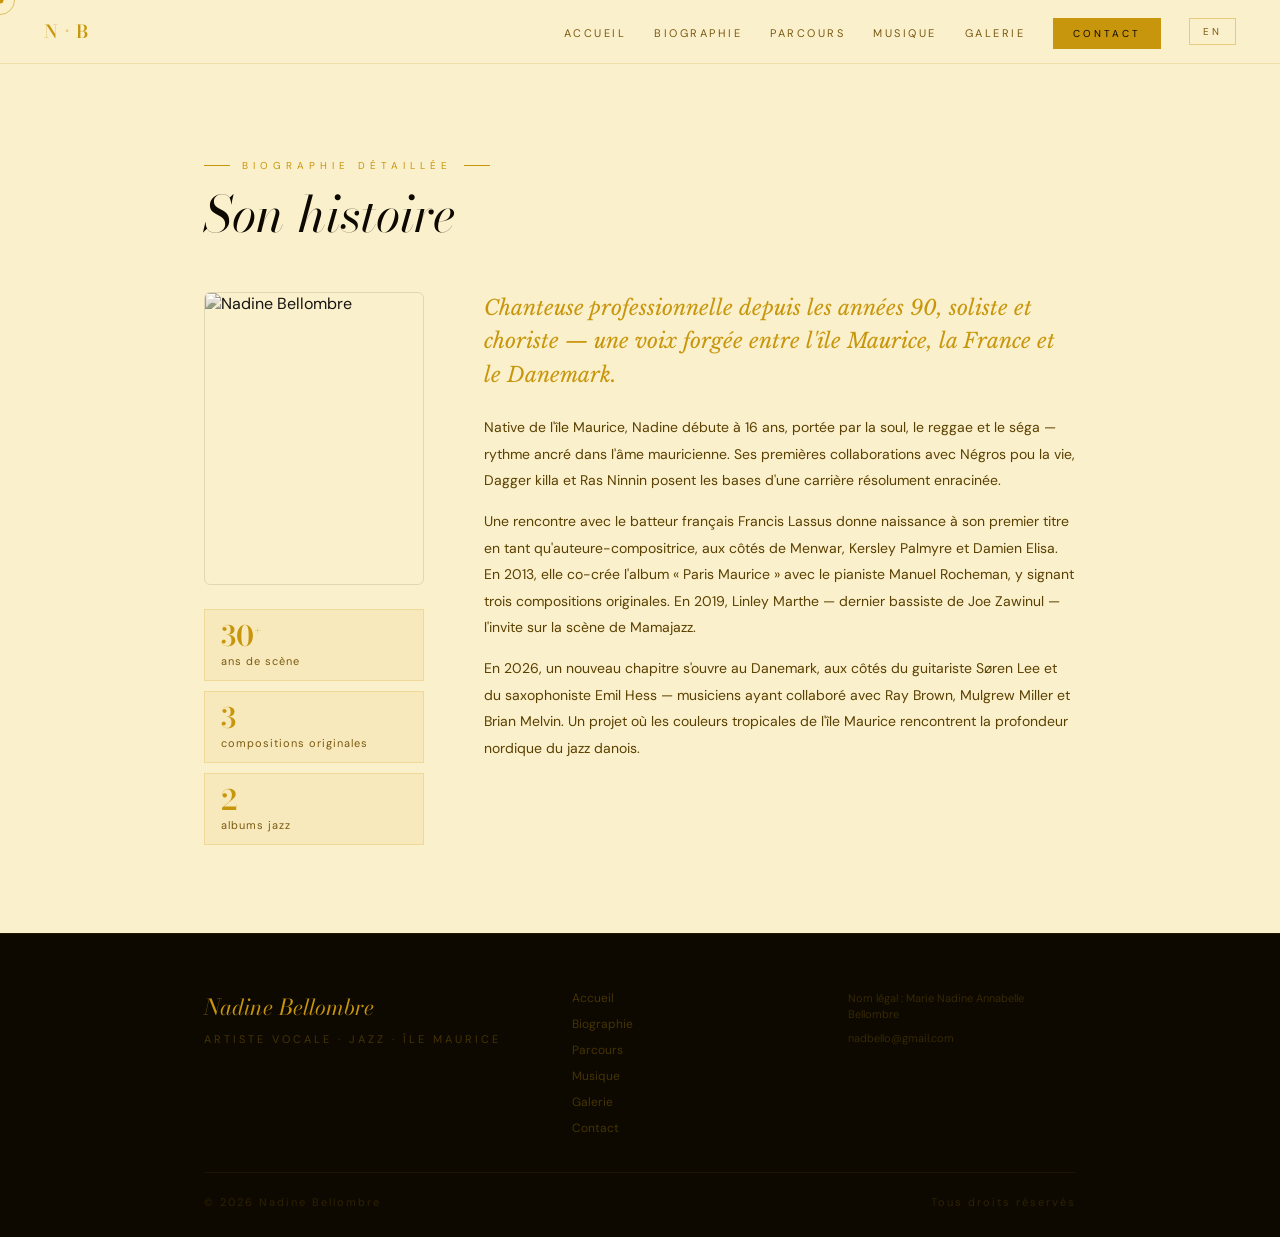
==== biographie.html @ 4d37012f "Add files via upload" ====
<!DOCTYPE html>
<html lang="fr">
<head>
  <meta charset="UTF-8">
  <meta name="viewport" content="width=device-width, initial-scale=1.0">
  <meta name="description" content="Nadine Bellombre — Artiste vocale jazz, Rose Hill, Île Maurice. Performance, composition, chant. Collaborations internationales.">
  <title>Biographie — Nadine Bellombre</title>
  <link rel="preconnect" href="https://fonts.googleapis.com">
  <link rel="preconnect" href="https://fonts.gstatic.com" crossorigin>
  <link href="https://fonts.googleapis.com/css2?family=Bodoni+Moda:ital,wght@0,400;0,600;1,400;1,600&family=DM+Sans:wght@300;400;500&family=Libre+Baskerville:ital@1&display=swap" rel="stylesheet">
  <link rel="stylesheet" href="style_v3.css">
  <style>
    /* Sur la page dédiée, le texte est entièrement visible */
    .bio-body { max-height: none !important; margin-bottom: 40px; }
    .bio-btn { display: none !important; }
  </style>
</head>
<body>

  <!-- Custom cursor -->
  <div id="cur-dot"></div>
  <div id="cur-ring"></div>

  <!-- NAVIGATION -->
  <nav id="navbar">
    <a href="index_v3.html" class="nav-logo">
      <span>N</span><span class="logo-sep">·</span><span>B</span>
    </a>
    <button class="hamburger" id="hamburger" aria-label="Menu">
      <span></span><span></span><span></span>
    </button>
    <ul class="nav-menu" id="navMenu">
      <li><a href="index_v3.html" class="nav-a" data-fr="Accueil" data-en="Home">Accueil</a></li>
      <li><a href="biographie.html" class="nav-a" data-fr="Biographie" data-en="Biography">Biographie</a></li>
      <li><a href="parcours.html" class="nav-a" data-fr="Parcours" data-en="Journey">Parcours</a></li>
      <li><a href="musique.html" class="nav-a" data-fr="Musique" data-en="Music">Musique</a></li>
      <li><a href="galerie.html" class="nav-a" data-fr="Galerie" data-en="Gallery">Galerie</a></li>
      <li><a href="contact.html" class="nav-a nav-cta" data-fr="Contact" data-en="Contact">Contact</a></li>
      <li><button class="lang-toggle" id="langBtn">EN</button></li>
    </ul>
  </nav>

  <!-- BIOGRAPHY FULL -->
  <section id="about" class="section about-section" style="padding-top: 150px; min-height: 80vh;">
    <div class="container">

      <div class="section-eyebrow" data-fr="Biographie détaillée" data-en="Detailed Biography">Biographie détaillée</div>
      <h2 class="section-h2" data-fr="Son histoire" data-en="Her story">Son histoire</h2>

      <div class="about-layout">

        <div class="about-left" data-aos>
          <img src="assets/IMG-20260407-WA0011.jpg" alt="Nadine Bellombre" class="bio-photo">
          <div class="stat-pills">
            <div class="stat-pill">
              <span class="stat-num">30<sup>+</sup></span>
              <span class="stat-label" data-fr="ans de scène" data-en="years on stage">ans de scène</span>
            </div>
            <div class="stat-pill">
              <span class="stat-num">3</span>
              <span class="stat-label" data-fr="compositions originales" data-en="original compositions">compositions originales</span>
            </div>
            <div class="stat-pill">
              <span class="stat-num">2</span>
              <span class="stat-label" data-fr="albums jazz" data-en="jazz albums">albums jazz</span>
            </div>
          </div>
        </div>

        <div class="about-right" data-aos>
          <p class="bio-lead" data-fr="Chanteuse professionnelle depuis les années 90, soliste et choriste — une voix forgée entre l'île Maurice, la France et le Danemark." data-en="Professional singer since the 90s, soloist and backing vocalist — a voice forged between Mauritius, France and Denmark.">
            Chanteuse professionnelle depuis les années 90, soliste et choriste — une voix forgée entre l'île Maurice, la France et le Danemark.
          </p>

          <div class="bio-body">
            <p data-fr="Native de l'île Maurice, Nadine débute à 16 ans, portée par la soul, le reggae et le séga — rythme ancré dans l'âme mauricienne. Ses premières collaborations avec Négros pou la vie, Dagger killa et Ras Ninnin posent les bases d'une carrière résolument enracinée." data-en="Born in Mauritius, Nadine began at 16, carried by soul, reggae and séga — the rhythm rooted in the Mauritian soul. Her early collaborations with Négros pou la vie, Dagger killa and Ras Ninnin laid the foundations of a deeply rooted career.">
              Native de l'île Maurice, Nadine débute à 16 ans, portée par la soul, le reggae et le séga — rythme ancré dans l'âme mauricienne. Ses premières collaborations avec Négros pou la vie, Dagger killa et Ras Ninnin posent les bases d'une carrière résolument enracinée.
            </p>
            <p data-fr="Une rencontre avec le batteur français Francis Lassus donne naissance à son premier titre en tant qu'auteure-compositrice, aux côtés de Menwar, Kersley Palmyre et Damien Elisa. En 2013, elle co-crée l'album « Paris Maurice » avec le pianiste Manuel Rocheman, y signant trois compositions originales. En 2019, Linley Marthe — dernier bassiste de Joe Zawinul — l'invite sur la scène de Mamajazz." data-en="An encounter with French drummer Francis Lassus gave birth to her first original title as songwriter, alongside Menwar, Kersley Palmyre and Damien Elisa. In 2013, she co-created the album 'Paris Maurice' with pianist Manuel Rocheman, contributing three original compositions. In 2019, Linley Marthe — last bassist of Joe Zawinul — invited her to the Mamajazz stage.">
              Une rencontre avec le batteur français Francis Lassus donne naissance à son premier titre en tant qu'auteure-compositrice, aux côtés de Menwar, Kersley Palmyre et Damien Elisa. En 2013, elle co-crée l'album « Paris Maurice » avec le pianiste Manuel Rocheman, y signant trois compositions originales. En 2019, Linley Marthe — dernier bassiste de Joe Zawinul — l'invite sur la scène de Mamajazz.
            </p>
            <p data-fr="En 2026, un nouveau chapitre s'ouvre au Danemark, aux côtés du guitariste Søren Lee et du saxophoniste Emil Hess — musiciens ayant collaboré avec Ray Brown, Mulgrew Miller et Brian Melvin. Un projet où les couleurs tropicales de l'île Maurice rencontrent la profondeur nordique du jazz danois." data-en="In 2026, a new chapter opens in Denmark, alongside guitarist Søren Lee and saxophonist Emil Hess — musicians who have collaborated with Ray Brown, Mulgrew Miller and Brian Melvin. A project where the tropical colours of Mauritius meet the Nordic depth of Danish jazz.">
              En 2026, un nouveau chapitre s'ouvre au Danemark, aux côtés du guitariste Søren Lee et du saxophoniste Emil Hess — musiciens ayant collaboré avec Ray Brown, Mulgrew Miller et Brian Melvin. Un projet où les couleurs tropicales de l'île Maurice rencontrent la profondeur nordique du jazz danois.
            </p>
          </div>
        </div>

      </div>
    </div>
  </section>

  <!-- FOOTER -->
  <footer class="footer">
    <div class="container">
      <div class="footer-inner">
        <div class="footer-brand">
          <div class="footer-logo">Nadine Bellombre</div>
          <p class="footer-sub" data-fr="Artiste Vocale · Jazz · Île Maurice" data-en="Vocal Artist · Jazz · Mauritius">Artiste Vocale · Jazz · Île Maurice</p>
        </div>
        <nav class="footer-nav">
          <a href="index_v3.html" data-fr="Accueil" data-en="Home">Accueil</a>
          <a href="biographie.html" data-fr="Biographie" data-en="Biography">Biographie</a>
          <a href="parcours.html" data-fr="Parcours" data-en="Journey">Parcours</a>
          <a href="musique.html" data-fr="Musique" data-en="Music">Musique</a>
          <a href="galerie.html" data-fr="Galerie" data-en="Gallery">Galerie</a>
          <a href="contact.html" data-fr="Contact" data-en="Contact">Contact</a>
        </nav>
        <div class="footer-legal">
          <p data-fr="Nom légal : Marie Nadine Annabelle Bellombre" data-en="Legal name: Marie Nadine Annabelle Bellombre">Nom légal : Marie Nadine Annabelle Bellombre</p>
          <p>nadbello@gmail.com</p>
        </div>
      </div>
      <div class="footer-bottom">
        <p>© 2026 Nadine Bellombre</p>
        <p class="footer-note" data-fr="Tous droits réservés" data-en="All rights reserved">Tous droits réservés</p>
      </div>
    </div>
  </footer>

  <script src="script_v3.js"></script>
</body>
</html>
---- style_v3.css ----
/* ═══════════════════════════════════════════
   style.css — Nadine Bellombre Portfolio
   Jazz · Élégance · Modernité · Or dominant
═══════════════════════════════════════════ */

/* ─── VARIABLES ─────────────────────────── */
:root {
  --gold:        #C8960C;
  --gold-light:  #E8B84B;
  --gold-pale:   #F5DFA0;
  --gold-cream:  #FBF0CC;
  --gold-warm:   #F0D060;
  --ink:         #0D0900;
  --ink-soft:    #1A1200;
  --ink-mid:     #2C1E00;
  --text:        #1C1200;
  --text-muted:  #7A5A10;
  --white:       #FFFFFF;
  --font-display: 'Bodoni Moda', Georgia, serif;
  --font-body:    'DM Sans', sans-serif;
  --font-italic:  'Libre Baskerville', Georgia, serif;
  --ease:        cubic-bezier(0.4, 0, 0.2, 1);
}

/* ─── RESET ──────────────────────────────── */
*, *::before, *::after { margin:0; padding:0; box-sizing:border-box; }
html { scroll-behavior: smooth; font-size: 16px; }
body {
  font-family: var(--font-body);
  background: var(--gold-cream);
  color: var(--text);
  overflow-x: hidden;
  cursor: none;
}
a { text-decoration: none; color: inherit; }
button { font-family: inherit; font-size: inherit; border: none; background: none; cursor: none; }
img { max-width: 100%; display: block; height: auto; }
input, textarea, select { font-family: inherit; font-size: inherit; outline: none; border: none; }

/* ─── CUSTOM CURSOR ─────────────────────── */
#cur-dot {
  position: fixed; z-index: 9999; pointer-events: none;
  width: 7px; height: 7px; border-radius: 50%;
  background: var(--gold);
  transform: translate(-50%, -50%);
  transition: transform 0.08s;
}
#cur-ring {
  position: fixed; z-index: 9998; pointer-events: none;
  width: 30px; height: 30px; border-radius: 50%;
  border: 1px solid rgba(200,150,12,0.55);
  transform: translate(-50%, -50%);
  transition: all 0.14s ease;
}
#cur-ring.hov { transform: translate(-50%,-50%) scale(1.7); border-color: var(--gold); }

/* ─── LAYOUT ─────────────────────────────── */
.container { max-width: 960px; margin: 0 auto; padding: 0 44px; }
.section    { padding: 88px 0; }

/* ─── SECTION HEADERS ───────────────────── */
.section-eyebrow {
  display: inline-flex; align-items: center; gap: 12px;
  font-size: 10px; letter-spacing: 5px; text-transform: uppercase;
  color: var(--gold); margin-bottom: 14px;
}
.section-eyebrow::before, .section-eyebrow::after {
  content: ''; display: inline-block; width: 26px; height: 1px; background: var(--gold);
}
.section-h2 {
  font-family: var(--font-display);
  font-size: clamp(30px, 5vw, 50px);
  font-weight: 400; font-style: italic;
  color: var(--ink); margin-bottom: 48px; line-height: 1.15;
}

/* ─── NAV ────────────────────────────────── */
#navbar {
  position: fixed; top: 0; left: 0; right: 0; z-index: 500;
  display: flex; align-items: center; justify-content: space-between;
  padding: 18px 44px;
  background: rgba(251,240,204,0.94);
  backdrop-filter: blur(14px);
  border-bottom: 1px solid rgba(200,150,12,0.18);
  transition: padding 0.3s var(--ease), box-shadow 0.3s;
}
#navbar.shrunk { padding: 12px 44px; box-shadow: 0 2px 24px rgba(200,150,12,0.12); }

.nav-logo {
  font-family: var(--font-display); font-size: 18px; font-weight: 600;
  color: var(--gold); letter-spacing: 3px;
}
.nav-logo .logo-sep { margin: 0 4px; opacity: 0.4; }

.nav-menu { display: flex; align-items: center; gap: 28px; list-style: none; }
.nav-a {
  font-size: 11px; letter-spacing: 2.5px; text-transform: uppercase;
  color: var(--text-muted); position: relative; transition: color 0.2s;
}
.nav-a::after {
  content: ''; position: absolute; bottom: -3px; left: 0;
  width: 0; height: 1px; background: var(--gold); transition: width 0.25s;
}
.nav-a:hover { color: var(--gold); }
.nav-a:hover::after { width: 100%; }

.nav-cta {
  background: var(--gold); color: var(--ink) !important;
  padding: 9px 20px; font-size: 10px !important; letter-spacing: 3px;
}
.nav-cta::after { display: none; }
.nav-cta:hover { background: #B07808 !important; }

.lang-toggle {
  font-size: 10px; letter-spacing: 3px; text-transform: uppercase;
  border: 1px solid rgba(200,150,12,0.4); padding: 6px 13px;
  color: var(--text-muted); transition: all 0.2s;
}
.lang-toggle:hover { border-color: var(--gold); color: var(--gold); }

.hamburger { display: none; flex-direction: column; gap: 5px; padding: 3px; }
.hamburger span { display: block; width: 22px; height: 1.5px; background: var(--gold); transition: all 0.3s; }
.hamburger.open span:nth-child(1) { transform: rotate(45deg) translate(4.5px,4.5px); }
.hamburger.open span:nth-child(2) { opacity: 0; }
.hamburger.open span:nth-child(3) { transform: rotate(-45deg) translate(4.5px,-4.5px); }

/* ─── HERO ───────────────────────────────── */
.hero {
  min-height: 100vh;
  background: linear-gradient(150deg, var(--gold-cream) 0%, var(--gold-warm) 40%, var(--gold-light) 70%, var(--gold) 100%);
  display: flex; align-items: center; justify-content: center;
  position: relative; overflow: hidden; padding: 120px 44px 80px;
}

/* Jazz staff lines */
.staff-lines {
  position: absolute; left: 0; right: 0; top: 0; bottom: 0;
  display: flex; flex-direction: column; justify-content: center;
  gap: 28px; padding: 0 5%; pointer-events: none;
}
.staff-line {
  height: 1px; background: rgba(255,255,255,0.18);
  width: 100%;
}

/* Floating notes */
.notes-bg { position: absolute; inset: 0; pointer-events: none; overflow: hidden; }
.note {
  position: absolute; font-size: 28px; color: rgba(255,255,255,0.12);
  animation: noteFloat 8s infinite ease-in-out;
  user-select: none;
}
.n1 { left: 8%;  top: 20%; animation-delay: 0s; }
.n2 { left: 18%; top: 70%; animation-delay: 1.2s; font-size: 20px; }
.n3 { left: 75%; top: 15%; animation-delay: 0.6s; font-size: 22px; }
.n4 { left: 85%; top: 65%; animation-delay: 2s; }
.n5 { left: 45%; top: 80%; animation-delay: 1.8s; font-size: 18px; }
.n6 { left: 60%; top: 30%; animation-delay: 0.9s; font-size: 24px; }
@keyframes noteFloat {
  0%, 100% { transform: translateY(0) rotate(0deg); opacity: 0.12; }
  50%       { transform: translateY(-18px) rotate(5deg); opacity: 0.22; }
}

/* Vinyl decoration */
.vinyl {
  position: absolute; right: -40px; bottom: -60px;
  width: 320px; height: 320px; border-radius: 50%;
  background: radial-gradient(circle, #1a1200 30%, #3d2b00 60%, #1a1200 100%);
  opacity: 0.18;
  animation: vinylSpin 30s linear infinite;
}
.vinyl-inner {
  position: absolute; top: 50%; left: 50%;
  transform: translate(-50%,-50%);
  width: 60px; height: 60px; border-radius: 50%;
  background: #0d0900;
  box-shadow: 0 0 0 8px rgba(200,150,12,0.1), 0 0 0 16px rgba(200,150,12,0.05);
}
.vinyl-label {
  position: absolute; top: 50%; left: 50%;
  transform: translate(-50%,-50%);
  font-size: 9px; letter-spacing: 3px; color: rgba(200,150,12,0.4);
  font-family: var(--font-body); text-transform: uppercase;
}
@keyframes vinylSpin { to { transform: rotate(360deg); } }

/* Hero content */
.hero-inner { position: relative; z-index: 2; text-align: center; max-width: 640px; }

.hero-location {
  font-size: 10px; letter-spacing: 5px; text-transform: uppercase;
  color: rgba(255,255,255,0.65); margin-bottom: 28px;
  opacity: 0; animation: fadeUp 1s 0.2s var(--ease) forwards;
}

.hero-name {
  font-family: var(--font-display);
  font-size: clamp(58px, 11vw, 118px);
  line-height: 0.9; font-weight: 600;
  color: #fff;
  text-shadow: 0 6px 48px rgba(100,60,0,0.2);
  opacity: 0; animation: fadeUp 1s 0.4s var(--ease) forwards;
}
.name-first { display: block; font-style: italic; font-weight: 400; font-size: 0.62em; letter-spacing: 4px; }
.name-last  { display: block; }

.hero-rule {
  display: flex; align-items: center; justify-content: center; gap: 14px;
  margin: 24px auto;
  opacity: 0; animation: fadeUp 1s 0.7s var(--ease) forwards;
}
.rule-line { flex: 1; max-width: 80px; height: 1px; background: rgba(255,255,255,0.55); }
.rule-note { font-size: 18px; color: rgba(255,255,255,0.7); }

.hero-tagline {
  font-size: 12px; letter-spacing: 4px; text-transform: uppercase;
  color: rgba(255,255,255,0.75); margin-bottom: 14px;
  opacity: 0; animation: fadeUp 1s 0.9s var(--ease) forwards;
}

.hero-quote {
  font-family: var(--font-italic); font-style: italic;
  font-size: clamp(15px, 2.2vw, 19px);
  color: rgba(255,255,255,0.82); margin-bottom: 28px; line-height: 1.6;
  opacity: 0; animation: fadeUp 1s 1.1s var(--ease) forwards;
}

.hero-genres {
  display: flex; align-items: center; justify-content: center; gap: 8px;
  margin-bottom: 40px;
  font-size: 11px; letter-spacing: 3px; text-transform: uppercase;
  color: rgba(255,255,255,0.65);
  opacity: 0; animation: fadeUp 1s 1.3s var(--ease) forwards;
}
.dot-sep { opacity: 0.4; }

.hero-scroll-btn {
  display: inline-flex; align-items: center; gap: 8px;
  font-size: 10px; letter-spacing: 3px; text-transform: uppercase;
  color: rgba(255,255,255,0.65);
  border-bottom: 1px solid rgba(255,255,255,0.3);
  padding-bottom: 4px;
  transition: all 0.2s; cursor: none;
  opacity: 0; animation: fadeUp 1s 1.5s var(--ease) forwards;
}
.hero-scroll-btn:hover { color: #fff; gap: 14px; }

/* ─── ABOUT ──────────────────────────────── */
.about-section { background: var(--gold-cream); }

.about-layout {
  display: grid; grid-template-columns: 220px 1fr; gap: 60px; align-items: start;
}

.bio-photo {
  width: 100%; aspect-ratio: 3/4; object-fit: cover;
  object-position: center 15%;
  border-radius: 6px; border: 1px solid rgba(200,150,12,0.3);
  margin-bottom: 24px; filter: grayscale(80%) sepia(20%);
  transition: filter 0.5s var(--ease);
}
.bio-photo:hover { filter: grayscale(0%); }

.big-letter {
  font-family: var(--font-display); font-size: 200px; font-weight: 600;
  color: var(--gold-pale); line-height: 1;
  font-style: italic; text-align: center; margin-top: -30px;
  user-select: none;
}

.stat-pills { display: flex; flex-direction: column; gap: 10px; margin-top: 16px; }
.stat-row { flex-direction: row; flex-wrap: wrap; align-items: stretch; margin-top: 24px; margin-bottom: 24px; }
.stat-row .stat-pill { flex: 1; min-width: 120px; }
.stat-pill {
  background: rgba(200,150,12,0.08);
  border: 1px solid rgba(200,150,12,0.2);
  padding: 12px 16px; display: flex; flex-direction: column;
}
.stat-num {
  font-family: var(--font-display); font-size: 28px; color: var(--gold); line-height: 1;
  font-weight: 600;
}
.stat-num sup { font-size: 14px; }
.stat-label { font-size: 11px; color: var(--text-muted); letter-spacing: 1px; margin-top: 4px; }

.bio-lead {
  font-family: var(--font-italic); font-style: italic;
  font-size: clamp(17px, 2.4vw, 21px);
  color: var(--gold); line-height: 1.6; margin-bottom: 22px; font-weight: 400;
}

.bio-body {
  max-height: 100px; overflow: hidden;
  transition: max-height 0.8s var(--ease);
}
.bio-body.open { max-height: 2000px; }
.bio-body p {
  font-size: 14px; line-height: 1.9; color: #5A4000; margin-bottom: 14px;
}

.bio-btn {
  display: inline-flex; align-items: center; gap: 6px; margin-top: 18px;
  font-size: 11px; letter-spacing: 3px; text-transform: uppercase;
  color: var(--gold); border-bottom: 1px solid transparent;
  padding-bottom: 2px; transition: all 0.2s;
}
.bio-btn:hover { border-bottom-color: var(--gold); gap: 12px; }
.bio-arrow { transition: transform 0.3s; }
.bio-btn.open .bio-arrow { transform: rotate(180deg); }

/* ─── CONCERT ────────────────────────────── */
.concert-section {
  background: var(--ink-soft);
  padding: 88px 0;
}
.concert-section .section-eyebrow { color: var(--gold-light); }
.concert-section .section-eyebrow::before,
.concert-section .section-eyebrow::after { background: var(--gold-light); }

.concert-card {
  background: linear-gradient(135deg, #1A1200, #2C1E00);
  border: 1px solid rgba(200,150,12,0.3);
  padding: 48px;
  position: relative; overflow: hidden;
}
.concert-card::before {
  content: '';
  position: absolute; top: 0; left: 0; right: 0; height: 3px;
  background: linear-gradient(90deg, var(--gold), var(--gold-light), transparent);
}

/* Jazz bracket decoration on card */
.concert-card::after {
  content: '{ }';
  position: absolute; bottom: 24px; right: 32px;
  font-size: 48px; color: rgba(200,150,12,0.06);
  font-family: var(--font-display); pointer-events: none;
  letter-spacing: -8px;
}

.concert-header {
  display: flex; align-items: center; justify-content: space-between;
  margin-bottom: 24px;
}
.concert-venue-badge {
  display: inline-flex; align-items: center; gap: 8px;
  border: 1px solid rgba(200,150,12,0.3);
  padding: 7px 16px;
  font-size: 11px; letter-spacing: 2px; color: var(--gold-light);
}
.concert-flag { font-size: 22px; letter-spacing: 4px; }

.concert-title {
  font-family: var(--font-display); font-style: italic;
  font-size: clamp(26px, 4.5vw, 44px);
  color: var(--gold-pale); font-weight: 400; margin-bottom: 10px; line-height: 1.1;
}
.concert-featuring {
  font-size: 14px; color: rgba(251,240,204,0.6); margin-bottom: 28px; letter-spacing: 0.5px;
}
.concert-featuring strong { color: var(--gold-light); font-weight: 500; }

.concert-desc {
  font-size: 14px; line-height: 1.9; color: rgba(251,240,204,0.55);
  max-width: 600px; margin-bottom: 36px;
}

/* Line-up */
.lineup { margin-bottom: 32px; }
.lineup-title {
  font-size: 10px; letter-spacing: 5px; text-transform: uppercase;
  color: var(--gold); margin-bottom: 16px;
}
.lineup-grid {
  display: grid; grid-template-columns: repeat(auto-fill, minmax(180px,1fr));
  gap: 2px;
}
.lineup-item {
  display: flex; align-items: center; justify-content: space-between;
  background: rgba(200,150,12,0.06);
  border: 1px solid rgba(200,150,12,0.12);
  padding: 10px 16px;
}
.lineup-item-star {
  border-color: rgba(200,150,12,0.35);
  background: rgba(200,150,12,0.12);
}
.lineup-name { font-size: 13px; color: var(--gold-pale); font-weight: 500; }
.lineup-role { font-size: 11px; color: var(--text-muted); letter-spacing: 1px; }
.lineup-item-star .lineup-name { color: var(--gold-light); }
.lineup-item-star .lineup-role { color: var(--gold); }

.concert-quote {
  font-family: var(--font-italic); font-style: italic;
  font-size: clamp(14px, 2vw, 17px);
  color: rgba(200,150,12,0.5);
  border-left: 2px solid rgba(200,150,12,0.2);
  padding-left: 20px; margin-top: 8px; line-height: 1.6;
}

/* ─── TIMELINE ───────────────────────────── */
.timeline-section {
  background: linear-gradient(180deg, var(--gold-cream), #F5E585);
}
.tl-left { text-align: left; }

.timeline {
  position: relative;
  padding-top: 16px;
}

/* The vertical golden line */
.timeline::before {
  content: '';
  position: absolute;
  left: calc(88px + 44px + 8px); /* year col + gap + center of dot */
  top: 0; bottom: 0; width: 1px;
  background: linear-gradient(180deg, transparent, var(--gold) 6%, var(--gold) 94%, transparent);
}

.tl-item {
  display: grid;
  grid-template-columns: 88px 40px 1fr;
  gap: 0;
  margin-bottom: 44px;
  align-items: start;
  opacity: 0; transform: translateY(28px);
  transition: opacity 0.6s var(--ease), transform 0.6s var(--ease);
}
.tl-item.vis { opacity: 1; transform: none; }

.tl-left-col { text-align: right; padding-right: 20px; padding-top: 16px; }
.tl-year {
  font-family: var(--font-display); font-size: 13px;
  color: var(--gold); font-weight: 600; letter-spacing: 1px;
}
.tl-year-future { color: var(--gold-light); }

.tl-center-col {
  display: flex; flex-direction: column; align-items: center;
  padding-top: 14px;
}
.tl-dot {
  width: 12px; height: 12px;
  background: var(--gold); border-radius: 2px;
  transform: rotate(45deg);
  border: 2px solid var(--gold-cream);
  flex-shrink: 0; position: relative;
}
.tl-dot-future {
  background: var(--gold-light);
  box-shadow: 0 0 0 4px rgba(232,184,75,0.2);
}
.tl-dot-pulse {
  position: absolute; inset: -6px; border-radius: 50%;
  border: 1.5px solid rgba(232,184,75,0.4);
  animation: pulse 2s infinite;
}
@keyframes pulse {
  0%, 100% { transform: scale(1); opacity: 0.4; }
  50%       { transform: scale(1.4); opacity: 0; }
}

.tl-right-col { padding-left: 20px; }

.tl-card {
  background: rgba(255,255,255,0.6);
  border: 1px solid rgba(200,150,12,0.18);
  border-left: 3px solid var(--gold);
  transition: background 0.2s, transform 0.2s;
  overflow: hidden;
}
.tl-card:hover { background: rgba(255,255,255,0.88); transform: translateX(5px); }
.tl-card-featured { border-left-color: var(--gold); border-left-width: 4px; }
.tl-card-future {
  border-style: dashed; border-left-style: dashed;
  border-color: rgba(232,184,75,0.45); border-left-color: var(--gold-light);
}

.tl-card-inner { padding: 16px 22px; }

.tl-tag {
  display: inline-block;
  font-size: 9px; letter-spacing: 3px; text-transform: uppercase;
  background: rgba(200,150,12,0.1);
  color: var(--text-muted);
  padding: 3px 10px; margin-bottom: 8px;
}
.tl-tag-gold {
  background: rgba(200,150,12,0.18); color: var(--gold);
}

.tl-title {
  font-family: var(--font-display); font-style: italic;
  font-size: 17px; color: var(--ink); margin-bottom: 8px; font-weight: 400;
}
.tl-text { font-size: 13px; line-height: 1.75; color: #5A4000; }
.tl-names {
  margin-top: 10px; font-size: 11px; color: var(--gold);
  letter-spacing: 0.5px; font-style: italic;
}

/* ─── MUSIC ──────────────────────────────── */
.music-section { background: var(--ink); }
.music-section .section-eyebrow { color: var(--gold-light); }
.music-section .section-eyebrow::before,
.music-section .section-eyebrow::after { background: var(--gold-light); }
.music-section .section-h2 { color: var(--gold-pale); margin-bottom: 40px; }

.project-list { display: flex; flex-direction: column; gap: 60px; max-width: 800px; margin: 0 auto; }

.project-item {
  border-bottom: 1px solid rgba(200,150,12,0.15); padding-bottom: 60px;
  opacity: 0; transform: translateY(20px); transition: all 0.6s var(--ease);
}
.project-item.vis { opacity: 1; transform: none; }
.project-item:last-child { border-bottom: none; }

.project-title {
  font-family: var(--font-display); font-size: clamp(28px, 4vw, 36px); 
  color: var(--gold-pale); font-style: italic; margin-bottom: 8px; font-weight: 400;
}

.project-sub {
  font-size: 11px; color: var(--gold); letter-spacing: 3px; text-transform: uppercase;
  margin-bottom: 24px; display: block;
}

.project-desc {
  font-size: 15px; line-height: 1.8; color: rgba(251,240,204,0.65);
  margin-bottom: 32px; font-weight: 300;
}
.project-desc p { margin-bottom: 16px; }

.project-links {
  display: flex; gap: 16px; flex-wrap: wrap;
}

.btn-music {
  display: inline-flex; align-items: center; gap: 8px;
  border: 1px solid rgba(200,150,12,0.3);
  padding: 10px 24px;
  font-size: 10px; letter-spacing: 2px; text-transform: uppercase;
  color: var(--gold-light); background: transparent; transition: all 0.3s;
}
.btn-music:hover {
  background: var(--gold); color: var(--ink); border-color: var(--gold);
}

/* Grille de Vidéos pour Projets (Inspiré Katryna) */
.project-videos {
  display: grid;
  grid-template-columns: repeat(auto-fit, minmax(220px, 1fr));
  gap: 20px; 
  margin-bottom: 28px;
}
.video-thumb {
  position: relative; display: block;
  border-radius: 6px; overflow: hidden;
  border: 1px solid rgba(200,150,12,0.2);
  aspect-ratio: 16 / 9;
  background: #000;
}
.video-thumb img {
  width: 100%; height: 100%; object-fit: cover;
  object-position: center 15%;
  transition: transform 0.4s var(--ease), filter 0.4s;
  filter: grayscale(40%) brightness(0.65);
}
.video-thumb:hover img {
  transform: scale(1.05); filter: grayscale(0%) brightness(1);
}
.play-btn {
  position: absolute; top: 50%; left: 50%; transform: translate(-50%, -50%);
  width: 48px; height: 48px; background: rgba(0,0,0,0.6);
  border: 2px solid var(--gold); border-radius: 50%;
  display: flex; align-items: center; justify-content: center;
  color: var(--gold); font-size: 16px; padding-left: 4px;
  transition: all 0.3s cubic-bezier(0.4, 0, 0.2, 1);
}
.video-thumb:hover .play-btn {
  background: var(--gold); color: var(--ink);
  transform: translate(-50%, -50%) scale(1.1);
}

/* ─── PRESS ────────────────────────────── */
.press-section { background: var(--gold-cream); }

.press-grid {
  display: grid; grid-template-columns: repeat(auto-fit, minmax(300px, 1fr));
  gap: 24px; margin-top: 16px;
}
.press-card {
  background: rgba(255,255,255,0.6); padding: 36px 32px;
  border: 1px solid rgba(200,150,12,0.15); border-left: 3px solid var(--gold);
  display: flex; gap: 20px; align-items: flex-start; position: relative;
  transition: all 0.3s cubic-bezier(0.4, 0, 0.2, 1);
  overflow: hidden;
}
.press-card::before {
  content: ''; position: absolute; inset: 0; background: #fff; opacity: 0; transition: opacity 0.3s;
}
.press-card:hover { transform: translateY(-6px); border-color: var(--gold); box-shadow: 0 16px 40px rgba(200,150,12,0.1); }
.press-card:hover::before { opacity: 1; }

.press-icon { color: var(--gold); position: relative; z-index: 2; padding-top: 2px; }
.press-content { display: flex; flex-direction: column; gap: 8px; flex: 1; position: relative; z-index: 2; }
.press-src { font-size: 10px; text-transform: uppercase; letter-spacing: 3px; color: var(--text-muted); }
.press-title { font-family: var(--font-display); font-size: 22px; color: var(--ink); font-weight: 500; }
.press-desc { font-size: 13.5px; line-height: 1.6; color: #5A4000; }

.press-arrow {
  position: absolute; top: 28px; right: 28px; font-size: 18px; color: rgba(200,150,12,0.4);
  transition: transform 0.3s, color 0.3s; z-index: 2;
}
.press-card:hover .press-arrow { color: var(--gold); transform: translate(5px, -5px); }

/* ─── GALLERY ────────────────────────────── */
.gallery-section { background: var(--ink); color: var(--gold-pale); }
.gallery-section .section-eyebrow { color: var(--gold-light); }
.gallery-section .section-eyebrow::before,
.gallery-section .section-eyebrow::after { background: var(--gold-light); }
.gallery-section .section-h2 { color: var(--gold-pale); }

.gallery-filters {
  display: flex; flex-wrap: wrap; gap: 8px;
  margin-bottom: 40px;
}
.gf-btn {
  padding: 8px 24px; border: 1px solid rgba(200,150,12,0.3);
  font-size: 10px; letter-spacing: 3px; text-transform: uppercase;
  color: var(--gold-pale); opacity: 0.6; transition: all 0.3s;
}
.gf-btn:hover { opacity: 1; border-color: var(--gold-light); }
.gf-btn.active { background: var(--gold); border-color: var(--gold); color: var(--ink); opacity: 1; }

.gallery-carousel {
  display: flex; gap: 24px; padding: 20px 0 60px;
  overflow-x: auto; scroll-snap-type: x mandatory;
  scroll-behavior: smooth;
  /* Masquer la barre de défilement native pour plus d'élégance */
  -ms-overflow-style: none; scrollbar-width: none;
}
.gallery-carousel::-webkit-scrollbar { display: none; }

.gm-item {
  flex: 0 0 auto; width: 320px; height: 420px;
  scroll-snap-align: center;
  position: relative; overflow: hidden;
  border-radius: 6px; border: 1px solid rgba(200,150,12,0.2);
  box-shadow: 0 10px 30px rgba(0,0,0,0.5);
  transition: all 0.5s cubic-bezier(0.4, 0, 0.2, 1);
  background: #000;
}
.gm-item img {
  width: 100%; height: 100%; object-fit: cover;
  object-position: center 15%; /* Privilégie le haut de l'image (les visages) */
  transition: transform 0.8s cubic-bezier(0.4, 0, 0.2, 1), filter 0.8s;
  filter: grayscale(40%) contrast(1.1) brightness(0.8);
}
.gm-overlay {
  position: absolute; inset: 0; pointer-events: none;
  background: linear-gradient(to top, rgba(13,9,0,0.95) 0%, rgba(13,9,0,0.2) 60%, transparent 100%);
  opacity: 0.8; transition: opacity 0.5s;
}

.gm-item:hover { transform: translateY(-8px); border-color: var(--gold); box-shadow: 0 20px 50px rgba(200,150,12,0.25); z-index: 2; }
.gm-item:hover img { transform: scale(1.08); filter: grayscale(0%) contrast(1.1) brightness(1); }
.gm-item:hover .gm-overlay { opacity: 0.9; }

/* Largeurs du carrousel */
.gm-large { width: 500px; }
.gm-wide { width: 400px; }

/* Style du fond musical */
.gallery-section .notes-bg {
  z-index: 1; opacity: 0.45;
}

.gm-hover {
  display: none !important; /* Texte de survol masqué à la demande */
}

.gm-item.hidden { display: none; }

/* ─── CONTACT ────────────────────────────── */
.contact-section {
  background: linear-gradient(150deg, var(--gold-warm) 0%, var(--gold) 55%, #9A7000 100%);
}
.contact-section .section-eyebrow { color: rgba(255,255,255,0.65); }
.contact-section .section-eyebrow::before,
.contact-section .section-eyebrow::after { background: rgba(255,255,255,0.65); }

.contact-h2 { color: #fff !important; }
.contact-sub {
  font-size: 11px; letter-spacing: 3px; text-transform: uppercase;
  color: rgba(255,255,255,0.6); margin-top: -32px; margin-bottom: 48px;
}

.contact-layout { display: grid; grid-template-columns: 1fr 1.5fr; gap: 56px; align-items: start; }

.contact-left { display: flex; flex-direction: column; gap: 4px; }
.info-block {
  background: rgba(255,255,255,0.14);
  border: 1px solid rgba(255,255,255,0.22);
  padding: 20px 24px;
  transition: background 0.2s;
}
.info-block:hover { background: rgba(255,255,255,0.22); }
.info-label {
  font-size: 9px; letter-spacing: 4px; text-transform: uppercase;
  color: rgba(255,255,255,0.55); margin-bottom: 7px;
}
.info-val { font-family: var(--font-display); font-style: italic; font-size: 15px; color: #fff; }

.socials-row { display: flex; gap: 8px; margin-top: 4px; }
.soc-link {
  flex: 1; text-align: center;
  border: 1px solid rgba(255,255,255,0.35);
  padding: 10px; font-size: 10px; letter-spacing: 2px; text-transform: uppercase;
  color: rgba(255,255,255,0.8); transition: all 0.2s;
}
.soc-link:hover { background: rgba(255,255,255,0.2); color: #fff; }

/* Form */
.contact-form { display: flex; flex-direction: column; gap: 16px; }
.form-row { display: grid; grid-template-columns: 1fr 1fr; gap: 16px; }
.form-field { display: flex; flex-direction: column; gap: 7px; position: relative; }

.form-field label {
  font-size: 10px; letter-spacing: 3px; text-transform: uppercase;
  color: rgba(255,255,255,0.65);
}

.form-field input,
.form-field select,
.form-field textarea {
  width: 100%; padding: 13px 15px;
  background: rgba(255,255,255,0.14);
  border: 1px solid rgba(255,255,255,0.28);
  color: #fff; font-size: 13px;
  transition: border-color 0.2s, background 0.2s;
}
.form-field input::placeholder,
.form-field textarea::placeholder { color: rgba(255,255,255,0.3); }
.form-field input:focus,
.form-field select:focus,
.form-field textarea:focus {
  border-color: rgba(255,255,255,0.65);
  background: rgba(255,255,255,0.22);
}
.form-field select { appearance: none; cursor: none; }
.form-field select option { background: #2C1E00; color: #fff; }
.form-field input.err, .form-field textarea.err { border-color: rgba(255,120,120,0.7); }
.form-field textarea { resize: vertical; min-height: 120px; }

.ferr { font-size: 11px; color: rgba(255,160,160,0.9); display: none; }
.ferr.show { display: block; }

.form-submit {
  display: flex; align-items: center; justify-content: center; gap: 10px;
  padding: 15px; background: var(--ink); color: var(--gold-light);
  font-size: 11px; letter-spacing: 4px; text-transform: uppercase;
  transition: background 0.2s, transform 0.1s;
}
.form-submit:hover { background: var(--ink-mid); }
.form-submit:active { transform: scale(0.98); }
.submit-icon { font-size: 15px; transition: transform 0.2s; }
.form-submit:hover .submit-icon { transform: translateX(4px); }

.form-ok {
  text-align: center; padding: 14px;
  background: rgba(255,255,255,0.15);
  border: 1px solid rgba(255,255,255,0.3);
  color: #fff; font-size: 13px; display: none;
}
.form-ok.show { display: block; }

/* ─── FOOTER ─────────────────────────────── */
.footer { background: var(--ink); border-top: 1px solid rgba(200,150,12,0.12); padding: 56px 0 28px; }

.footer-inner {
  display: grid; grid-template-columns: 1.4fr 1fr 1fr; gap: 48px;
  margin-bottom: 36px;
}
.footer-logo {
  font-family: var(--font-display); font-style: italic;
  font-size: 22px; color: var(--gold); font-weight: 400; margin-bottom: 8px;
}
.footer-sub { font-size: 11px; letter-spacing: 3px; color: rgba(200,150,12,0.3); text-transform: uppercase; }

.footer-nav { display: flex; flex-direction: column; gap: 10px; }
.footer-nav a { font-size: 12px; color: rgba(200,150,12,0.3); transition: color 0.2s; }
.footer-nav a:hover { color: var(--gold); }

.footer-legal { display: flex; flex-direction: column; gap: 7px; }
.footer-legal p { font-size: 11px; color: rgba(200,150,12,0.22); line-height: 1.5; }

.footer-bottom {
  border-top: 1px solid rgba(200,150,12,0.08);
  padding-top: 22px;
  display: flex; justify-content: space-between;
  font-size: 11px; letter-spacing: 2px; color: rgba(200,150,12,0.18);
}

/* ─── ANIMATIONS ─────────────────────────── */
@keyframes fadeUp {
  from { opacity: 0; transform: translateY(22px); }
  to   { opacity: 1; transform: none; }
}

/* ─── RESPONSIVE ─────────────────────────── */
@media (max-width: 768px) {
  :root { --section-pad: 56px; }
  .container { padding: 0 20px; }
  .section { padding: 64px 0; }

  #navbar { padding: 16px 20px; }
  .nav-menu {
    display: none; position: fixed; inset: 0;
    background: rgba(251,240,204,0.97);
    flex-direction: column; align-items: center; justify-content: center;
    gap: 32px; z-index: 499;
  }
  .nav-menu.open { display: flex; }
  .nav-a { font-size: 14px; }
  .hamburger { display: flex; }

  .about-layout { grid-template-columns: 1fr; gap: 0; }
  .big-letter { font-size: 120px; margin: 0 0 -16px; }
  .stat-pills { flex-direction: row; flex-wrap: wrap; }

  .timeline::before { left: calc(64px + 20px + 8px); }
  .tl-item { grid-template-columns: 64px 36px 1fr; }

  .albums-row { grid-template-columns: 1fr; }

  .gallery-mosaic { grid-template-columns: 1fr 1fr; }
  .gm-wide { grid-column: span 2; }

  .contact-layout { grid-template-columns: 1fr; gap: 32px; }
  .form-row { grid-template-columns: 1fr; }

  .footer-inner { grid-template-columns: 1fr; gap: 28px; text-align: center; }
  .footer-bottom { flex-direction: column; gap: 6px; text-align: center; }

  .concert-card { padding: 28px 20px; }
  .lineup-grid { grid-template-columns: 1fr; }

  .vinyl { width: 200px; height: 200px; right: -60px; bottom: -40px; }
}
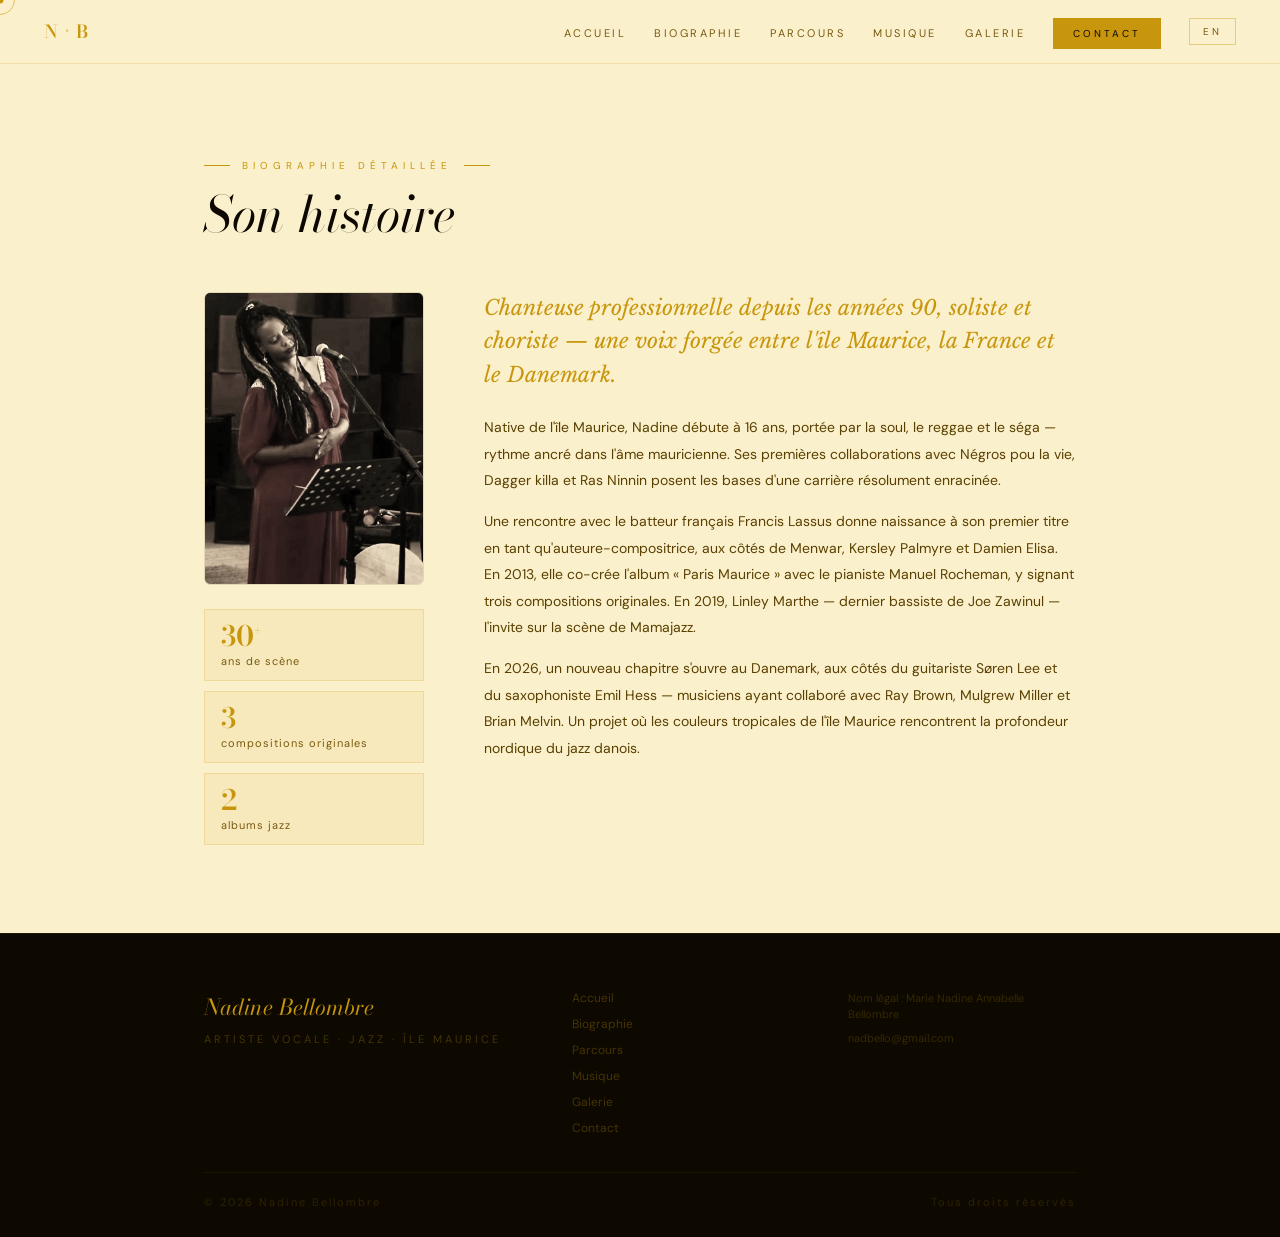
==== commit c6eb4c0e: "Update biographie.html" ====
--- a/biographie.html
+++ b/biographie.html
@@ -8,7 +8,7 @@
   <link rel="preconnect" href="https://fonts.googleapis.com">
   <link rel="preconnect" href="https://fonts.gstatic.com" crossorigin>
   <link href="https://fonts.googleapis.com/css2?family=Bodoni+Moda:ital,wght@0,400;0,600;1,400;1,600&family=DM+Sans:wght@300;400;500&family=Libre+Baskerville:ital@1&display=swap" rel="stylesheet">
-  <link rel="stylesheet" href="style_v3.css">
+  <link rel="stylesheet" href="style.css">
   <style>
     /* Sur la page dédiée, le texte est entièrement visible */
     .bio-body { max-height: none !important; margin-bottom: 40px; }
@@ -117,6 +117,6 @@
     </div>
   </footer>
 
-  <script src="script_v3.js"></script>
+  <script src="script.js"></script>
 </body>
 </html>
--- a/style.css
+++ b/style.css
@@ -0,0 +1,851 @@
+/* ═══════════════════════════════════════════
+   style.css — Nadine Bellombre Portfolio
+   Jazz · Élégance · Modernité · Or dominant
+═══════════════════════════════════════════ */
+
+/* ─── VARIABLES ─────────────────────────── */
+:root {
+  --gold:        #C8960C;
+  --gold-light:  #E8B84B;
+  --gold-pale:   #F5DFA0;
+  --gold-cream:  #FBF0CC;
+  --gold-warm:   #F0D060;
+  --ink:         #0D0900;
+  --ink-soft:    #1A1200;
+  --ink-mid:     #2C1E00;
+  --text:        #1C1200;
+  --text-muted:  #7A5A10;
+  --white:       #FFFFFF;
+  --font-display: 'Bodoni Moda', Georgia, serif;
+  --font-body:    'DM Sans', sans-serif;
+  --font-italic:  'Libre Baskerville', Georgia, serif;
+  --ease:        cubic-bezier(0.4, 0, 0.2, 1);
+}
+
+/* ─── RESET ──────────────────────────────── */
+*, *::before, *::after { margin:0; padding:0; box-sizing:border-box; }
+html { scroll-behavior: smooth; font-size: 16px; }
+body {
+  font-family: var(--font-body);
+  background: var(--gold-cream);
+  color: var(--text);
+  overflow-x: hidden;
+  cursor: none;
+}
+a { text-decoration: none; color: inherit; }
+button { font-family: inherit; font-size: inherit; border: none; background: none; cursor: none; }
+img { max-width: 100%; display: block; height: auto; }
+input, textarea, select { font-family: inherit; font-size: inherit; outline: none; border: none; }
+
+/* ─── CUSTOM CURSOR ─────────────────────── */
+#cur-dot {
+  position: fixed; z-index: 9999; pointer-events: none;
+  width: 7px; height: 7px; border-radius: 50%;
+  background: var(--gold);
+  transform: translate(-50%, -50%);
+  transition: transform 0.08s;
+}
+#cur-ring {
+  position: fixed; z-index: 9998; pointer-events: none;
+  width: 30px; height: 30px; border-radius: 50%;
+  border: 1px solid rgba(200,150,12,0.55);
+  transform: translate(-50%, -50%);
+  transition: all 0.14s ease;
+}
+#cur-ring.hov { transform: translate(-50%,-50%) scale(1.7); border-color: var(--gold); }
+
+/* ─── LAYOUT ─────────────────────────────── */
+.container { max-width: 960px; margin: 0 auto; padding: 0 44px; }
+.section    { padding: 88px 0; }
+
+/* ─── SECTION HEADERS ───────────────────── */
+.section-eyebrow {
+  display: inline-flex; align-items: center; gap: 12px;
+  font-size: 10px; letter-spacing: 5px; text-transform: uppercase;
+  color: var(--gold); margin-bottom: 14px;
+}
+.section-eyebrow::before, .section-eyebrow::after {
+  content: ''; display: inline-block; width: 26px; height: 1px; background: var(--gold);
+}
+.section-h2 {
+  font-family: var(--font-display);
+  font-size: clamp(30px, 5vw, 50px);
+  font-weight: 400; font-style: italic;
+  color: var(--ink); margin-bottom: 48px; line-height: 1.15;
+}
+
+/* ─── NAV ────────────────────────────────── */
+#navbar {
+  position: fixed; top: 0; left: 0; right: 0; z-index: 500;
+  display: flex; align-items: center; justify-content: space-between;
+  padding: 18px 44px;
+  background: rgba(251,240,204,0.94);
+  backdrop-filter: blur(14px);
+  border-bottom: 1px solid rgba(200,150,12,0.18);
+  transition: padding 0.3s var(--ease), box-shadow 0.3s;
+}
+#navbar.shrunk { padding: 12px 44px; box-shadow: 0 2px 24px rgba(200,150,12,0.12); }
+
+.nav-logo {
+  font-family: var(--font-display); font-size: 18px; font-weight: 600;
+  color: var(--gold); letter-spacing: 3px;
+}
+.nav-logo .logo-sep { margin: 0 4px; opacity: 0.4; }
+
+.nav-menu { display: flex; align-items: center; gap: 28px; list-style: none; }
+.nav-a {
+  font-size: 11px; letter-spacing: 2.5px; text-transform: uppercase;
+  color: var(--text-muted); position: relative; transition: color 0.2s;
+}
+.nav-a::after {
+  content: ''; position: absolute; bottom: -3px; left: 0;
+  width: 0; height: 1px; background: var(--gold); transition: width 0.25s;
+}
+.nav-a:hover { color: var(--gold); }
+.nav-a:hover::after { width: 100%; }
+
+.nav-cta {
+  background: var(--gold); color: var(--ink) !important;
+  padding: 9px 20px; font-size: 10px !important; letter-spacing: 3px;
+}
+.nav-cta::after { display: none; }
+.nav-cta:hover { background: #B07808 !important; }
+
+.lang-toggle {
+  font-size: 10px; letter-spacing: 3px; text-transform: uppercase;
+  border: 1px solid rgba(200,150,12,0.4); padding: 6px 13px;
+  color: var(--text-muted); transition: all 0.2s;
+}
+.lang-toggle:hover { border-color: var(--gold); color: var(--gold); }
+
+.hamburger { display: none; flex-direction: column; gap: 5px; padding: 3px; }
+.hamburger span { display: block; width: 22px; height: 1.5px; background: var(--gold); transition: all 0.3s; }
+.hamburger.open span:nth-child(1) { transform: rotate(45deg) translate(4.5px,4.5px); }
+.hamburger.open span:nth-child(2) { opacity: 0; }
+.hamburger.open span:nth-child(3) { transform: rotate(-45deg) translate(4.5px,-4.5px); }
+
+/* ─── HERO ───────────────────────────────── */
+.hero {
+  min-height: 100vh;
+  background: linear-gradient(150deg, var(--gold-cream) 0%, var(--gold-warm) 40%, var(--gold-light) 70%, var(--gold) 100%);
+  display: flex; align-items: center; justify-content: center;
+  position: relative; overflow: hidden; padding: 120px 44px 80px;
+}
+
+/* Jazz staff lines */
+.staff-lines {
+  position: absolute; left: 0; right: 0; top: 0; bottom: 0;
+  display: flex; flex-direction: column; justify-content: center;
+  gap: 28px; padding: 0 5%; pointer-events: none;
+}
+.staff-line {
+  height: 1px; background: rgba(255,255,255,0.18);
+  width: 100%;
+}
+
+/* Floating notes */
+.notes-bg { position: absolute; inset: 0; pointer-events: none; overflow: hidden; }
+.note {
+  position: absolute; font-size: 28px; color: rgba(255,255,255,0.12);
+  animation: noteFloat 8s infinite ease-in-out;
+  user-select: none;
+}
+.n1 { left: 8%;  top: 20%; animation-delay: 0s; }
+.n2 { left: 18%; top: 70%; animation-delay: 1.2s; font-size: 20px; }
+.n3 { left: 75%; top: 15%; animation-delay: 0.6s; font-size: 22px; }
+.n4 { left: 85%; top: 65%; animation-delay: 2s; }
+.n5 { left: 45%; top: 80%; animation-delay: 1.8s; font-size: 18px; }
+.n6 { left: 60%; top: 30%; animation-delay: 0.9s; font-size: 24px; }
+@keyframes noteFloat {
+  0%, 100% { transform: translateY(0) rotate(0deg); opacity: 0.12; }
+  50%       { transform: translateY(-18px) rotate(5deg); opacity: 0.22; }
+}
+
+/* Vinyl decoration */
+.vinyl {
+  position: absolute; right: -40px; bottom: -60px;
+  width: 320px; height: 320px; border-radius: 50%;
+  background: radial-gradient(circle, #1a1200 30%, #3d2b00 60%, #1a1200 100%);
+  opacity: 0.18;
+  animation: vinylSpin 30s linear infinite;
+}
+.vinyl-inner {
+  position: absolute; top: 50%; left: 50%;
+  transform: translate(-50%,-50%);
+  width: 60px; height: 60px; border-radius: 50%;
+  background: #0d0900;
+  box-shadow: 0 0 0 8px rgba(200,150,12,0.1), 0 0 0 16px rgba(200,150,12,0.05);
+}
+.vinyl-label {
+  position: absolute; top: 50%; left: 50%;
+  transform: translate(-50%,-50%);
+  font-size: 9px; letter-spacing: 3px; color: rgba(200,150,12,0.4);
+  font-family: var(--font-body); text-transform: uppercase;
+}
+@keyframes vinylSpin { to { transform: rotate(360deg); } }
+
+/* Hero content */
+.hero-inner { position: relative; z-index: 2; text-align: center; max-width: 640px; }
+
+.hero-location {
+  font-size: 10px; letter-spacing: 5px; text-transform: uppercase;
+  color: rgba(255,255,255,0.65); margin-bottom: 28px;
+  opacity: 0; animation: fadeUp 1s 0.2s var(--ease) forwards;
+}
+
+.hero-name {
+  font-family: var(--font-display);
+  font-size: clamp(58px, 11vw, 118px);
+  line-height: 0.9; font-weight: 600;
+  color: #fff;
+  text-shadow: 0 6px 48px rgba(100,60,0,0.2);
+  opacity: 0; animation: fadeUp 1s 0.4s var(--ease) forwards;
+}
+.name-first { display: block; font-style: italic; font-weight: 400; font-size: 0.62em; letter-spacing: 4px; }
+.name-last  { display: block; }
+
+.hero-rule {
+  display: flex; align-items: center; justify-content: center; gap: 14px;
+  margin: 24px auto;
+  opacity: 0; animation: fadeUp 1s 0.7s var(--ease) forwards;
+}
+.rule-line { flex: 1; max-width: 80px; height: 1px; background: rgba(255,255,255,0.55); }
+.rule-note { font-size: 18px; color: rgba(255,255,255,0.7); }
+
+.hero-tagline {
+  font-size: 12px; letter-spacing: 4px; text-transform: uppercase;
+  color: rgba(255,255,255,0.75); margin-bottom: 14px;
+  opacity: 0; animation: fadeUp 1s 0.9s var(--ease) forwards;
+}
+
+.hero-quote {
+  font-family: var(--font-italic); font-style: italic;
+  font-size: clamp(15px, 2.2vw, 19px);
+  color: rgba(255,255,255,0.82); margin-bottom: 28px; line-height: 1.6;
+  opacity: 0; animation: fadeUp 1s 1.1s var(--ease) forwards;
+}
+
+.hero-genres {
+  display: flex; align-items: center; justify-content: center; gap: 8px;
+  margin-bottom: 40px;
+  font-size: 11px; letter-spacing: 3px; text-transform: uppercase;
+  color: rgba(255,255,255,0.65);
+  opacity: 0; animation: fadeUp 1s 1.3s var(--ease) forwards;
+}
+.dot-sep { opacity: 0.4; }
+
+.hero-scroll-btn {
+  display: inline-flex; align-items: center; gap: 8px;
+  font-size: 10px; letter-spacing: 3px; text-transform: uppercase;
+  color: rgba(255,255,255,0.65);
+  border-bottom: 1px solid rgba(255,255,255,0.3);
+  padding-bottom: 4px;
+  transition: all 0.2s; cursor: none;
+  opacity: 0; animation: fadeUp 1s 1.5s var(--ease) forwards;
+}
+.hero-scroll-btn:hover { color: #fff; gap: 14px; }
+
+/* ─── ABOUT ──────────────────────────────── */
+.about-section { background: var(--gold-cream); }
+
+.about-layout {
+  display: grid; grid-template-columns: 220px 1fr; gap: 60px; align-items: start;
+}
+
+.bio-photo {
+  width: 100%; aspect-ratio: 3/4; object-fit: cover;
+  object-position: center 15%;
+  border-radius: 6px; border: 1px solid rgba(200,150,12,0.3);
+  margin-bottom: 24px; filter: grayscale(80%) sepia(20%);
+  transition: filter 0.5s var(--ease);
+}
+.bio-photo:hover { filter: grayscale(0%); }
+
+.big-letter {
+  font-family: var(--font-display); font-size: 200px; font-weight: 600;
+  color: var(--gold-pale); line-height: 1;
+  font-style: italic; text-align: center; margin-top: -30px;
+  user-select: none;
+}
+
+.stat-pills { display: flex; flex-direction: column; gap: 10px; margin-top: 16px; }
+.stat-row { flex-direction: row; flex-wrap: wrap; align-items: stretch; margin-top: 24px; margin-bottom: 24px; }
+.stat-row .stat-pill { flex: 1; min-width: 120px; }
+.stat-pill {
+  background: rgba(200,150,12,0.08);
+  border: 1px solid rgba(200,150,12,0.2);
+  padding: 12px 16px; display: flex; flex-direction: column;
+}
+.stat-num {
+  font-family: var(--font-display); font-size: 28px; color: var(--gold); line-height: 1;
+  font-weight: 600;
+}
+.stat-num sup { font-size: 14px; }
+.stat-label { font-size: 11px; color: var(--text-muted); letter-spacing: 1px; margin-top: 4px; }
+
+.bio-lead {
+  font-family: var(--font-italic); font-style: italic;
+  font-size: clamp(17px, 2.4vw, 21px);
+  color: var(--gold); line-height: 1.6; margin-bottom: 22px; font-weight: 400;
+}
+
+.bio-body {
+  max-height: 100px; overflow: hidden;
+  transition: max-height 0.8s var(--ease);
+}
+.bio-body.open { max-height: 2000px; }
+.bio-body p {
+  font-size: 14px; line-height: 1.9; color: #5A4000; margin-bottom: 14px;
+}
+
+.bio-btn {
+  display: inline-flex; align-items: center; gap: 6px; margin-top: 18px;
+  font-size: 11px; letter-spacing: 3px; text-transform: uppercase;
+  color: var(--gold); border-bottom: 1px solid transparent;
+  padding-bottom: 2px; transition: all 0.2s;
+}
+.bio-btn:hover { border-bottom-color: var(--gold); gap: 12px; }
+.bio-arrow { transition: transform 0.3s; }
+.bio-btn.open .bio-arrow { transform: rotate(180deg); }
+
+/* ─── CONCERT ────────────────────────────── */
+.concert-section {
+  background: var(--ink-soft);
+  padding: 88px 0;
+}
+.concert-section .section-eyebrow { color: var(--gold-light); }
+.concert-section .section-eyebrow::before,
+.concert-section .section-eyebrow::after { background: var(--gold-light); }
+
+.concert-card {
+  background: linear-gradient(135deg, #1A1200, #2C1E00);
+  border: 1px solid rgba(200,150,12,0.3);
+  padding: 48px;
+  position: relative; overflow: hidden;
+}
+.concert-card::before {
+  content: '';
+  position: absolute; top: 0; left: 0; right: 0; height: 3px;
+  background: linear-gradient(90deg, var(--gold), var(--gold-light), transparent);
+}
+
+/* Jazz bracket decoration on card */
+.concert-card::after {
+  content: '{ }';
+  position: absolute; bottom: 24px; right: 32px;
+  font-size: 48px; color: rgba(200,150,12,0.06);
+  font-family: var(--font-display); pointer-events: none;
+  letter-spacing: -8px;
+}
+
+.concert-header {
+  display: flex; align-items: center; justify-content: space-between;
+  margin-bottom: 24px;
+}
+.concert-venue-badge {
+  display: inline-flex; align-items: center; gap: 8px;
+  border: 1px solid rgba(200,150,12,0.3);
+  padding: 7px 16px;
+  font-size: 11px; letter-spacing: 2px; color: var(--gold-light);
+}
+.concert-flag { font-size: 22px; letter-spacing: 4px; }
+
+.concert-title {
+  font-family: var(--font-display); font-style: italic;
+  font-size: clamp(26px, 4.5vw, 44px);
+  color: var(--gold-pale); font-weight: 400; margin-bottom: 10px; line-height: 1.1;
+}
+.concert-featuring {
+  font-size: 14px; color: rgba(251,240,204,0.6); margin-bottom: 28px; letter-spacing: 0.5px;
+}
+.concert-featuring strong { color: var(--gold-light); font-weight: 500; }
+
+.concert-desc {
+  font-size: 14px; line-height: 1.9; color: rgba(251,240,204,0.55);
+  max-width: 600px; margin-bottom: 36px;
+}
+
+/* Line-up */
+.lineup { margin-bottom: 32px; }
+.lineup-title {
+  font-size: 10px; letter-spacing: 5px; text-transform: uppercase;
+  color: var(--gold); margin-bottom: 16px;
+}
+.lineup-grid {
+  display: grid; grid-template-columns: repeat(auto-fill, minmax(180px,1fr));
+  gap: 2px;
+}
+.lineup-item {
+  display: flex; align-items: center; justify-content: space-between;
+  background: rgba(200,150,12,0.06);
+  border: 1px solid rgba(200,150,12,0.12);
+  padding: 10px 16px;
+}
+.lineup-item-star {
+  border-color: rgba(200,150,12,0.35);
+  background: rgba(200,150,12,0.12);
+}
+.lineup-name { font-size: 13px; color: var(--gold-pale); font-weight: 500; }
+.lineup-role { font-size: 11px; color: var(--text-muted); letter-spacing: 1px; }
+.lineup-item-star .lineup-name { color: var(--gold-light); }
+.lineup-item-star .lineup-role { color: var(--gold); }
+
+.concert-quote {
+  font-family: var(--font-italic); font-style: italic;
+  font-size: clamp(14px, 2vw, 17px);
+  color: rgba(200,150,12,0.5);
+  border-left: 2px solid rgba(200,150,12,0.2);
+  padding-left: 20px; margin-top: 8px; line-height: 1.6;
+}
+
+/* ─── TIMELINE ───────────────────────────── */
+.timeline-section {
+  background: linear-gradient(180deg, var(--gold-cream), #F5E585);
+}
+.tl-left { text-align: left; }
+
+.timeline {
+  position: relative;
+  padding-top: 16px;
+}
+
+/* The vertical golden line */
+.timeline::before {
+  content: '';
+  position: absolute;
+  left: calc(88px + 44px + 8px); /* year col + gap + center of dot */
+  top: 0; bottom: 0; width: 1px;
+  background: linear-gradient(180deg, transparent, var(--gold) 6%, var(--gold) 94%, transparent);
+}
+
+.tl-item {
+  display: grid;
+  grid-template-columns: 88px 40px 1fr;
+  gap: 0;
+  margin-bottom: 44px;
+  align-items: start;
+  opacity: 0; transform: translateY(28px);
+  transition: opacity 0.6s var(--ease), transform 0.6s var(--ease);
+}
+.tl-item.vis { opacity: 1; transform: none; }
+
+.tl-left-col { text-align: right; padding-right: 20px; padding-top: 16px; }
+.tl-year {
+  font-family: var(--font-display); font-size: 13px;
+  color: var(--gold); font-weight: 600; letter-spacing: 1px;
+}
+.tl-year-future { color: var(--gold-light); }
+
+.tl-center-col {
+  display: flex; flex-direction: column; align-items: center;
+  padding-top: 14px;
+}
+.tl-dot {
+  width: 12px; height: 12px;
+  background: var(--gold); border-radius: 2px;
+  transform: rotate(45deg);
+  border: 2px solid var(--gold-cream);
+  flex-shrink: 0; position: relative;
+}
+.tl-dot-future {
+  background: var(--gold-light);
+  box-shadow: 0 0 0 4px rgba(232,184,75,0.2);
+}
+.tl-dot-pulse {
+  position: absolute; inset: -6px; border-radius: 50%;
+  border: 1.5px solid rgba(232,184,75,0.4);
+  animation: pulse 2s infinite;
+}
+@keyframes pulse {
+  0%, 100% { transform: scale(1); opacity: 0.4; }
+  50%       { transform: scale(1.4); opacity: 0; }
+}
+
+.tl-right-col { padding-left: 20px; }
+
+.tl-card {
+  background: rgba(255,255,255,0.6);
+  border: 1px solid rgba(200,150,12,0.18);
+  border-left: 3px solid var(--gold);
+  transition: background 0.2s, transform 0.2s;
+  overflow: hidden;
+}
+.tl-card:hover { background: rgba(255,255,255,0.88); transform: translateX(5px); }
+.tl-card-featured { border-left-color: var(--gold); border-left-width: 4px; }
+.tl-card-future {
+  border-style: dashed; border-left-style: dashed;
+  border-color: rgba(232,184,75,0.45); border-left-color: var(--gold-light);
+}
+
+.tl-card-inner { padding: 16px 22px; }
+
+.tl-tag {
+  display: inline-block;
+  font-size: 9px; letter-spacing: 3px; text-transform: uppercase;
+  background: rgba(200,150,12,0.1);
+  color: var(--text-muted);
+  padding: 3px 10px; margin-bottom: 8px;
+}
+.tl-tag-gold {
+  background: rgba(200,150,12,0.18); color: var(--gold);
+}
+
+.tl-title {
+  font-family: var(--font-display); font-style: italic;
+  font-size: 17px; color: var(--ink); margin-bottom: 8px; font-weight: 400;
+}
+.tl-text { font-size: 13px; line-height: 1.75; color: #5A4000; }
+.tl-names {
+  margin-top: 10px; font-size: 11px; color: var(--gold);
+  letter-spacing: 0.5px; font-style: italic;
+}
+
+/* ─── MUSIC ──────────────────────────────── */
+.music-section { background: var(--ink); }
+.music-section .section-eyebrow { color: var(--gold-light); }
+.music-section .section-eyebrow::before,
+.music-section .section-eyebrow::after { background: var(--gold-light); }
+.music-section .section-h2 { color: var(--gold-pale); margin-bottom: 40px; }
+
+.project-list { display: flex; flex-direction: column; gap: 60px; max-width: 800px; margin: 0 auto; }
+
+.project-item {
+  border-bottom: 1px solid rgba(200,150,12,0.15); padding-bottom: 60px;
+  opacity: 0; transform: translateY(20px); transition: all 0.6s var(--ease);
+}
+.project-item.vis { opacity: 1; transform: none; }
+.project-item:last-child { border-bottom: none; }
+
+.project-title {
+  font-family: var(--font-display); font-size: clamp(28px, 4vw, 36px); 
+  color: var(--gold-pale); font-style: italic; margin-bottom: 8px; font-weight: 400;
+}
+
+.project-sub {
+  font-size: 11px; color: var(--gold); letter-spacing: 3px; text-transform: uppercase;
+  margin-bottom: 24px; display: block;
+}
+
+.project-desc {
+  font-size: 15px; line-height: 1.8; color: rgba(251,240,204,0.65);
+  margin-bottom: 32px; font-weight: 300;
+}
+.project-desc p { margin-bottom: 16px; }
+
+.project-links {
+  display: flex; gap: 16px; flex-wrap: wrap;
+}
+
+.btn-music {
+  display: inline-flex; align-items: center; gap: 8px;
+  border: 1px solid rgba(200,150,12,0.3);
+  padding: 10px 24px;
+  font-size: 10px; letter-spacing: 2px; text-transform: uppercase;
+  color: var(--gold-light); background: transparent; transition: all 0.3s;
+}
+.btn-music:hover {
+  background: var(--gold); color: var(--ink); border-color: var(--gold);
+}
+
+/* Grille de Vidéos pour Projets (Inspiré Katryna) */
+.project-videos {
+  display: grid;
+  grid-template-columns: repeat(auto-fit, minmax(220px, 1fr));
+  gap: 20px; 
+  margin-bottom: 28px;
+}
+.video-thumb {
+  position: relative; display: block;
+  border-radius: 6px; overflow: hidden;
+  border: 1px solid rgba(200,150,12,0.2);
+  aspect-ratio: 16 / 9;
+  background: #000;
+}
+.video-thumb img {
+  width: 100%; height: 100%; object-fit: cover;
+  object-position: center 15%;
+  transition: transform 0.4s var(--ease), filter 0.4s;
+  filter: grayscale(40%) brightness(0.65);
+}
+.video-thumb:hover img {
+  transform: scale(1.05); filter: grayscale(0%) brightness(1);
+}
+.play-btn {
+  position: absolute; top: 50%; left: 50%; transform: translate(-50%, -50%);
+  width: 48px; height: 48px; background: rgba(0,0,0,0.6);
+  border: 2px solid var(--gold); border-radius: 50%;
+  display: flex; align-items: center; justify-content: center;
+  color: var(--gold); font-size: 16px; padding-left: 4px;
+  transition: all 0.3s cubic-bezier(0.4, 0, 0.2, 1);
+}
+.video-thumb:hover .play-btn {
+  background: var(--gold); color: var(--ink);
+  transform: translate(-50%, -50%) scale(1.1);
+}
+
+/* ─── PRESS ────────────────────────────── */
+.press-section { background: var(--gold-cream); }
+
+.press-grid {
+  display: grid; grid-template-columns: repeat(auto-fit, minmax(300px, 1fr));
+  gap: 24px; margin-top: 16px;
+}
+.press-card {
+  background: rgba(255,255,255,0.6); padding: 36px 32px;
+  border: 1px solid rgba(200,150,12,0.15); border-left: 3px solid var(--gold);
+  display: flex; gap: 20px; align-items: flex-start; position: relative;
+  transition: all 0.3s cubic-bezier(0.4, 0, 0.2, 1);
+  overflow: hidden;
+}
+.press-card::before {
+  content: ''; position: absolute; inset: 0; background: #fff; opacity: 0; transition: opacity 0.3s;
+}
+.press-card:hover { transform: translateY(-6px); border-color: var(--gold); box-shadow: 0 16px 40px rgba(200,150,12,0.1); }
+.press-card:hover::before { opacity: 1; }
+
+.press-icon { color: var(--gold); position: relative; z-index: 2; padding-top: 2px; }
+.press-content { display: flex; flex-direction: column; gap: 8px; flex: 1; position: relative; z-index: 2; }
+.press-src { font-size: 10px; text-transform: uppercase; letter-spacing: 3px; color: var(--text-muted); }
+.press-title { font-family: var(--font-display); font-size: 22px; color: var(--ink); font-weight: 500; }
+.press-desc { font-size: 13.5px; line-height: 1.6; color: #5A4000; }
+
+.press-arrow {
+  position: absolute; top: 28px; right: 28px; font-size: 18px; color: rgba(200,150,12,0.4);
+  transition: transform 0.3s, color 0.3s; z-index: 2;
+}
+.press-card:hover .press-arrow { color: var(--gold); transform: translate(5px, -5px); }
+
+/* ─── GALLERY ────────────────────────────── */
+.gallery-section { background: var(--ink); color: var(--gold-pale); }
+.gallery-section .section-eyebrow { color: var(--gold-light); }
+.gallery-section .section-eyebrow::before,
+.gallery-section .section-eyebrow::after { background: var(--gold-light); }
+.gallery-section .section-h2 { color: var(--gold-pale); }
+
+.gallery-filters {
+  display: flex; flex-wrap: wrap; gap: 8px;
+  margin-bottom: 40px;
+}
+.gf-btn {
+  padding: 8px 24px; border: 1px solid rgba(200,150,12,0.3);
+  font-size: 10px; letter-spacing: 3px; text-transform: uppercase;
+  color: var(--gold-pale); opacity: 0.6; transition: all 0.3s;
+}
+.gf-btn:hover { opacity: 1; border-color: var(--gold-light); }
+.gf-btn.active { background: var(--gold); border-color: var(--gold); color: var(--ink); opacity: 1; }
+
+.gallery-carousel {
+  display: flex; gap: 24px; padding: 20px 0 60px;
+  overflow-x: auto; scroll-snap-type: x mandatory;
+  scroll-behavior: smooth;
+  /* Masquer la barre de défilement native pour plus d'élégance */
+  -ms-overflow-style: none; scrollbar-width: none;
+}
+.gallery-carousel::-webkit-scrollbar { display: none; }
+
+.gm-item {
+  flex: 0 0 auto; width: 320px; height: 420px;
+  scroll-snap-align: center;
+  position: relative; overflow: hidden;
+  border-radius: 6px; border: 1px solid rgba(200,150,12,0.2);
+  box-shadow: 0 10px 30px rgba(0,0,0,0.5);
+  transition: all 0.5s cubic-bezier(0.4, 0, 0.2, 1);
+  background: #000;
+}
+.gm-item img {
+  width: 100%; height: 100%; object-fit: cover;
+  object-position: center 15%; /* Privilégie le haut de l'image (les visages) */
+  transition: transform 0.8s cubic-bezier(0.4, 0, 0.2, 1), filter 0.8s;
+  filter: grayscale(40%) contrast(1.1) brightness(0.8);
+}
+.gm-overlay {
+  position: absolute; inset: 0; pointer-events: none;
+  background: linear-gradient(to top, rgba(13,9,0,0.95) 0%, rgba(13,9,0,0.2) 60%, transparent 100%);
+  opacity: 0.8; transition: opacity 0.5s;
+}
+
+.gm-item:hover { transform: translateY(-8px); border-color: var(--gold); box-shadow: 0 20px 50px rgba(200,150,12,0.25); z-index: 2; }
+.gm-item:hover img { transform: scale(1.08); filter: grayscale(0%) contrast(1.1) brightness(1); }
+.gm-item:hover .gm-overlay { opacity: 0.9; }
+
+/* Largeurs du carrousel */
+.gm-large { width: 500px; }
+.gm-wide { width: 400px; }
+
+/* Style du fond musical */
+.gallery-section .notes-bg {
+  z-index: 1; opacity: 0.45;
+}
+
+.gm-hover {
+  display: none !important; /* Texte de survol masqué à la demande */
+}
+
+.gm-item.hidden { display: none; }
+
+/* ─── CONTACT ────────────────────────────── */
+.contact-section {
+  background: linear-gradient(150deg, var(--gold-warm) 0%, var(--gold) 55%, #9A7000 100%);
+}
+.contact-section .section-eyebrow { color: rgba(255,255,255,0.65); }
+.contact-section .section-eyebrow::before,
+.contact-section .section-eyebrow::after { background: rgba(255,255,255,0.65); }
+
+.contact-h2 { color: #fff !important; }
+.contact-sub {
+  font-size: 11px; letter-spacing: 3px; text-transform: uppercase;
+  color: rgba(255,255,255,0.6); margin-top: -32px; margin-bottom: 48px;
+}
+
+.contact-layout { display: grid; grid-template-columns: 1fr 1.5fr; gap: 56px; align-items: start; }
+
+.contact-left { display: flex; flex-direction: column; gap: 4px; }
+.info-block {
+  background: rgba(255,255,255,0.14);
+  border: 1px solid rgba(255,255,255,0.22);
+  padding: 20px 24px;
+  transition: background 0.2s;
+}
+.info-block:hover { background: rgba(255,255,255,0.22); }
+.info-label {
+  font-size: 9px; letter-spacing: 4px; text-transform: uppercase;
+  color: rgba(255,255,255,0.55); margin-bottom: 7px;
+}
+.info-val { font-family: var(--font-display); font-style: italic; font-size: 15px; color: #fff; }
+
+.socials-row { display: flex; gap: 8px; margin-top: 4px; }
+.soc-link {
+  flex: 1; text-align: center;
+  border: 1px solid rgba(255,255,255,0.35);
+  padding: 10px; font-size: 10px; letter-spacing: 2px; text-transform: uppercase;
+  color: rgba(255,255,255,0.8); transition: all 0.2s;
+}
+.soc-link:hover { background: rgba(255,255,255,0.2); color: #fff; }
+
+/* Form */
+.contact-form { display: flex; flex-direction: column; gap: 16px; }
+.form-row { display: grid; grid-template-columns: 1fr 1fr; gap: 16px; }
+.form-field { display: flex; flex-direction: column; gap: 7px; position: relative; }
+
+.form-field label {
+  font-size: 10px; letter-spacing: 3px; text-transform: uppercase;
+  color: rgba(255,255,255,0.65);
+}
+
+.form-field input,
+.form-field select,
+.form-field textarea {
+  width: 100%; padding: 13px 15px;
+  background: rgba(255,255,255,0.14);
+  border: 1px solid rgba(255,255,255,0.28);
+  color: #fff; font-size: 13px;
+  transition: border-color 0.2s, background 0.2s;
+}
+.form-field input::placeholder,
+.form-field textarea::placeholder { color: rgba(255,255,255,0.3); }
+.form-field input:focus,
+.form-field select:focus,
+.form-field textarea:focus {
+  border-color: rgba(255,255,255,0.65);
+  background: rgba(255,255,255,0.22);
+}
+.form-field select { appearance: none; cursor: none; }
+.form-field select option { background: #2C1E00; color: #fff; }
+.form-field input.err, .form-field textarea.err { border-color: rgba(255,120,120,0.7); }
+.form-field textarea { resize: vertical; min-height: 120px; }
+
+.ferr { font-size: 11px; color: rgba(255,160,160,0.9); display: none; }
+.ferr.show { display: block; }
+
+.form-submit {
+  display: flex; align-items: center; justify-content: center; gap: 10px;
+  padding: 15px; background: var(--ink); color: var(--gold-light);
+  font-size: 11px; letter-spacing: 4px; text-transform: uppercase;
+  transition: background 0.2s, transform 0.1s;
+}
+.form-submit:hover { background: var(--ink-mid); }
+.form-submit:active { transform: scale(0.98); }
+.submit-icon { font-size: 15px; transition: transform 0.2s; }
+.form-submit:hover .submit-icon { transform: translateX(4px); }
+
+.form-ok {
+  text-align: center; padding: 14px;
+  background: rgba(255,255,255,0.15);
+  border: 1px solid rgba(255,255,255,0.3);
+  color: #fff; font-size: 13px; display: none;
+}
+.form-ok.show { display: block; }
+
+/* ─── FOOTER ─────────────────────────────── */
+.footer { background: var(--ink); border-top: 1px solid rgba(200,150,12,0.12); padding: 56px 0 28px; }
+
+.footer-inner {
+  display: grid; grid-template-columns: 1.4fr 1fr 1fr; gap: 48px;
+  margin-bottom: 36px;
+}
+.footer-logo {
+  font-family: var(--font-display); font-style: italic;
+  font-size: 22px; color: var(--gold); font-weight: 400; margin-bottom: 8px;
+}
+.footer-sub { font-size: 11px; letter-spacing: 3px; color: rgba(200,150,12,0.3); text-transform: uppercase; }
+
+.footer-nav { display: flex; flex-direction: column; gap: 10px; }
+.footer-nav a { font-size: 12px; color: rgba(200,150,12,0.3); transition: color 0.2s; }
+.footer-nav a:hover { color: var(--gold); }
+
+.footer-legal { display: flex; flex-direction: column; gap: 7px; }
+.footer-legal p { font-size: 11px; color: rgba(200,150,12,0.22); line-height: 1.5; }
+
+.footer-bottom {
+  border-top: 1px solid rgba(200,150,12,0.08);
+  padding-top: 22px;
+  display: flex; justify-content: space-between;
+  font-size: 11px; letter-spacing: 2px; color: rgba(200,150,12,0.18);
+}
+
+/* ─── ANIMATIONS ─────────────────────────── */
+@keyframes fadeUp {
+  from { opacity: 0; transform: translateY(22px); }
+  to   { opacity: 1; transform: none; }
+}
+
+/* ─── RESPONSIVE ─────────────────────────── */
+@media (max-width: 768px) {
+  :root { --section-pad: 56px; }
+  .container { padding: 0 20px; }
+  .section { padding: 64px 0; }
+
+  #navbar { padding: 16px 20px; }
+  .nav-menu {
+    display: none; position: fixed; inset: 0;
+    background: rgba(251,240,204,0.97);
+    flex-direction: column; align-items: center; justify-content: center;
+    gap: 32px; z-index: 499;
+  }
+  .nav-menu.open { display: flex; }
+  .nav-a { font-size: 14px; }
+  .hamburger { display: flex; }
+
+  .about-layout { grid-template-columns: 1fr; gap: 0; }
+  .big-letter { font-size: 120px; margin: 0 0 -16px; }
+  .stat-pills { flex-direction: row; flex-wrap: wrap; }
+
+  .timeline::before { left: calc(64px + 20px + 8px); }
+  .tl-item { grid-template-columns: 64px 36px 1fr; }
+
+  .albums-row { grid-template-columns: 1fr; }
+
+  .gallery-mosaic { grid-template-columns: 1fr 1fr; }
+  .gm-wide { grid-column: span 2; }
+
+  .contact-layout { grid-template-columns: 1fr; gap: 32px; }
+  .form-row { grid-template-columns: 1fr; }
+
+  .footer-inner { grid-template-columns: 1fr; gap: 28px; text-align: center; }
+  .footer-bottom { flex-direction: column; gap: 6px; text-align: center; }
+
+  .concert-card { padding: 28px 20px; }
+  .lineup-grid { grid-template-columns: 1fr; }
+
+  .vinyl { width: 200px; height: 200px; right: -60px; bottom: -40px; }
+}
